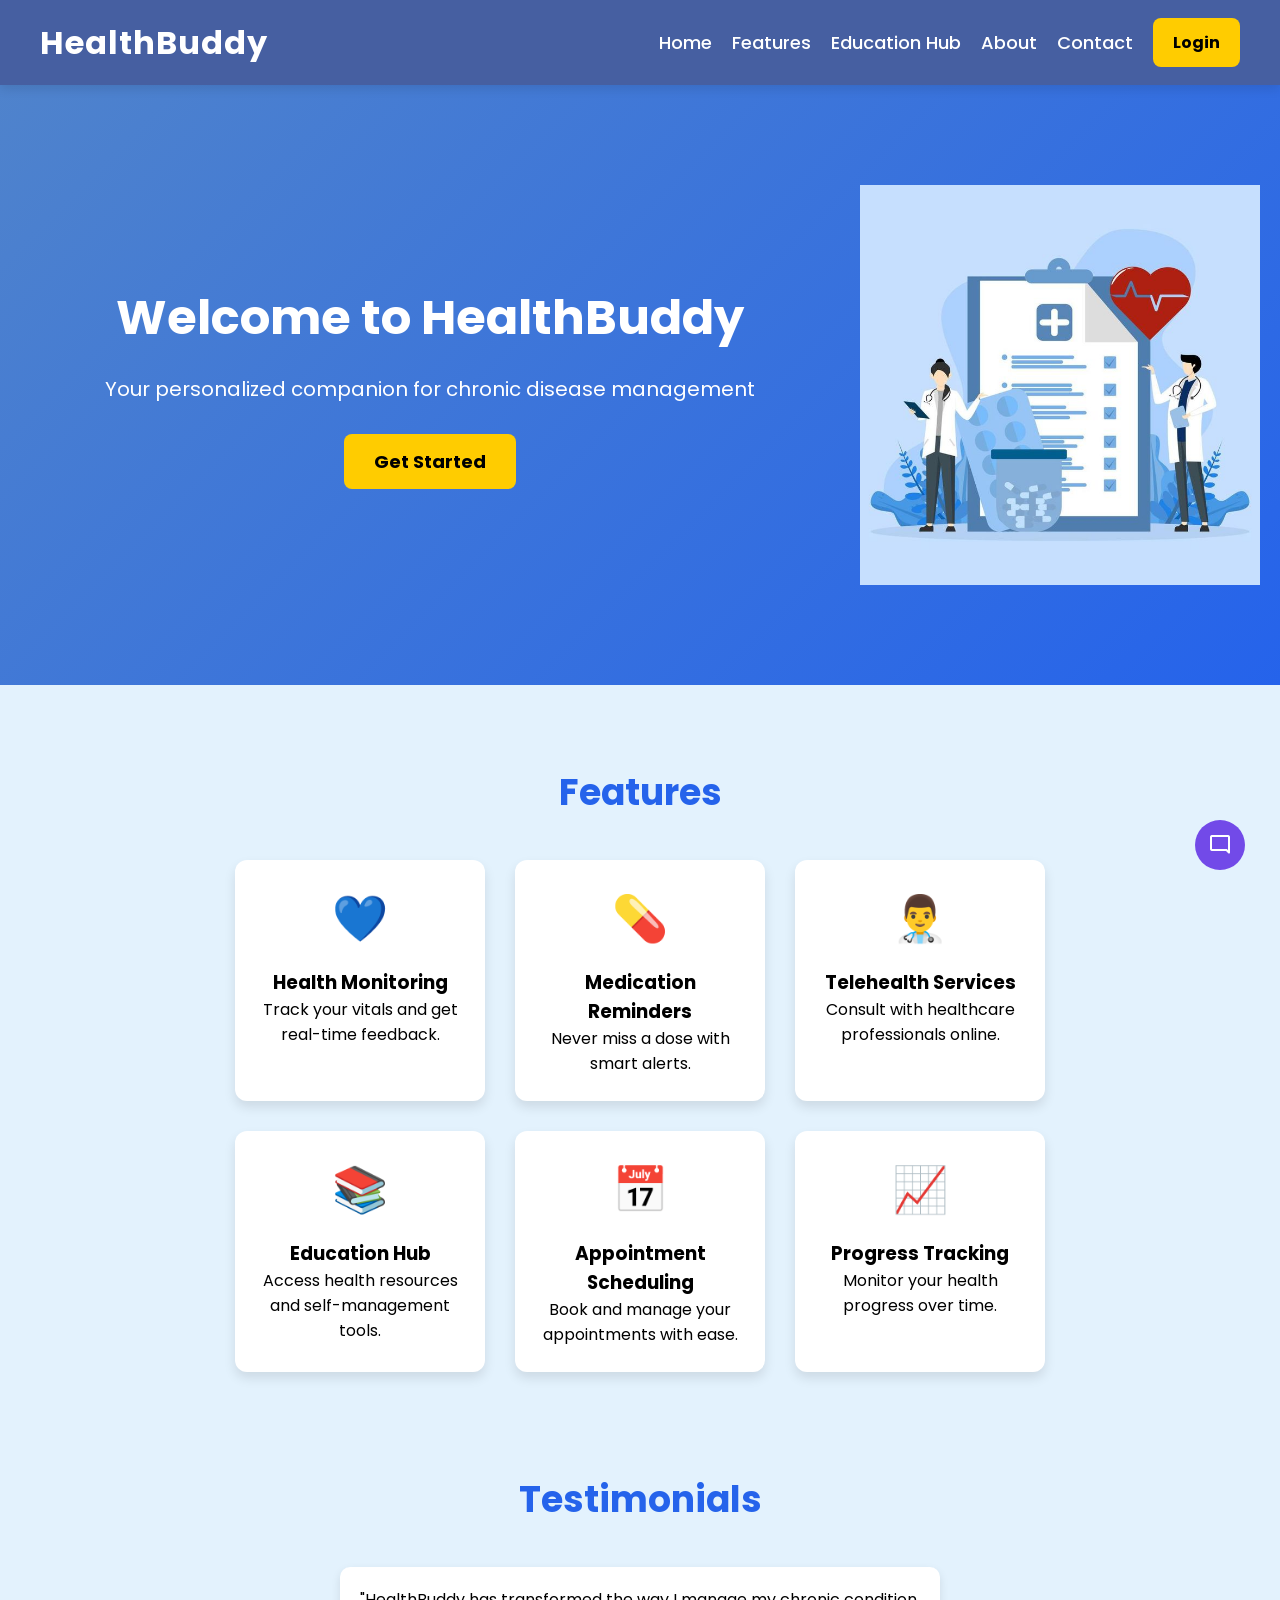
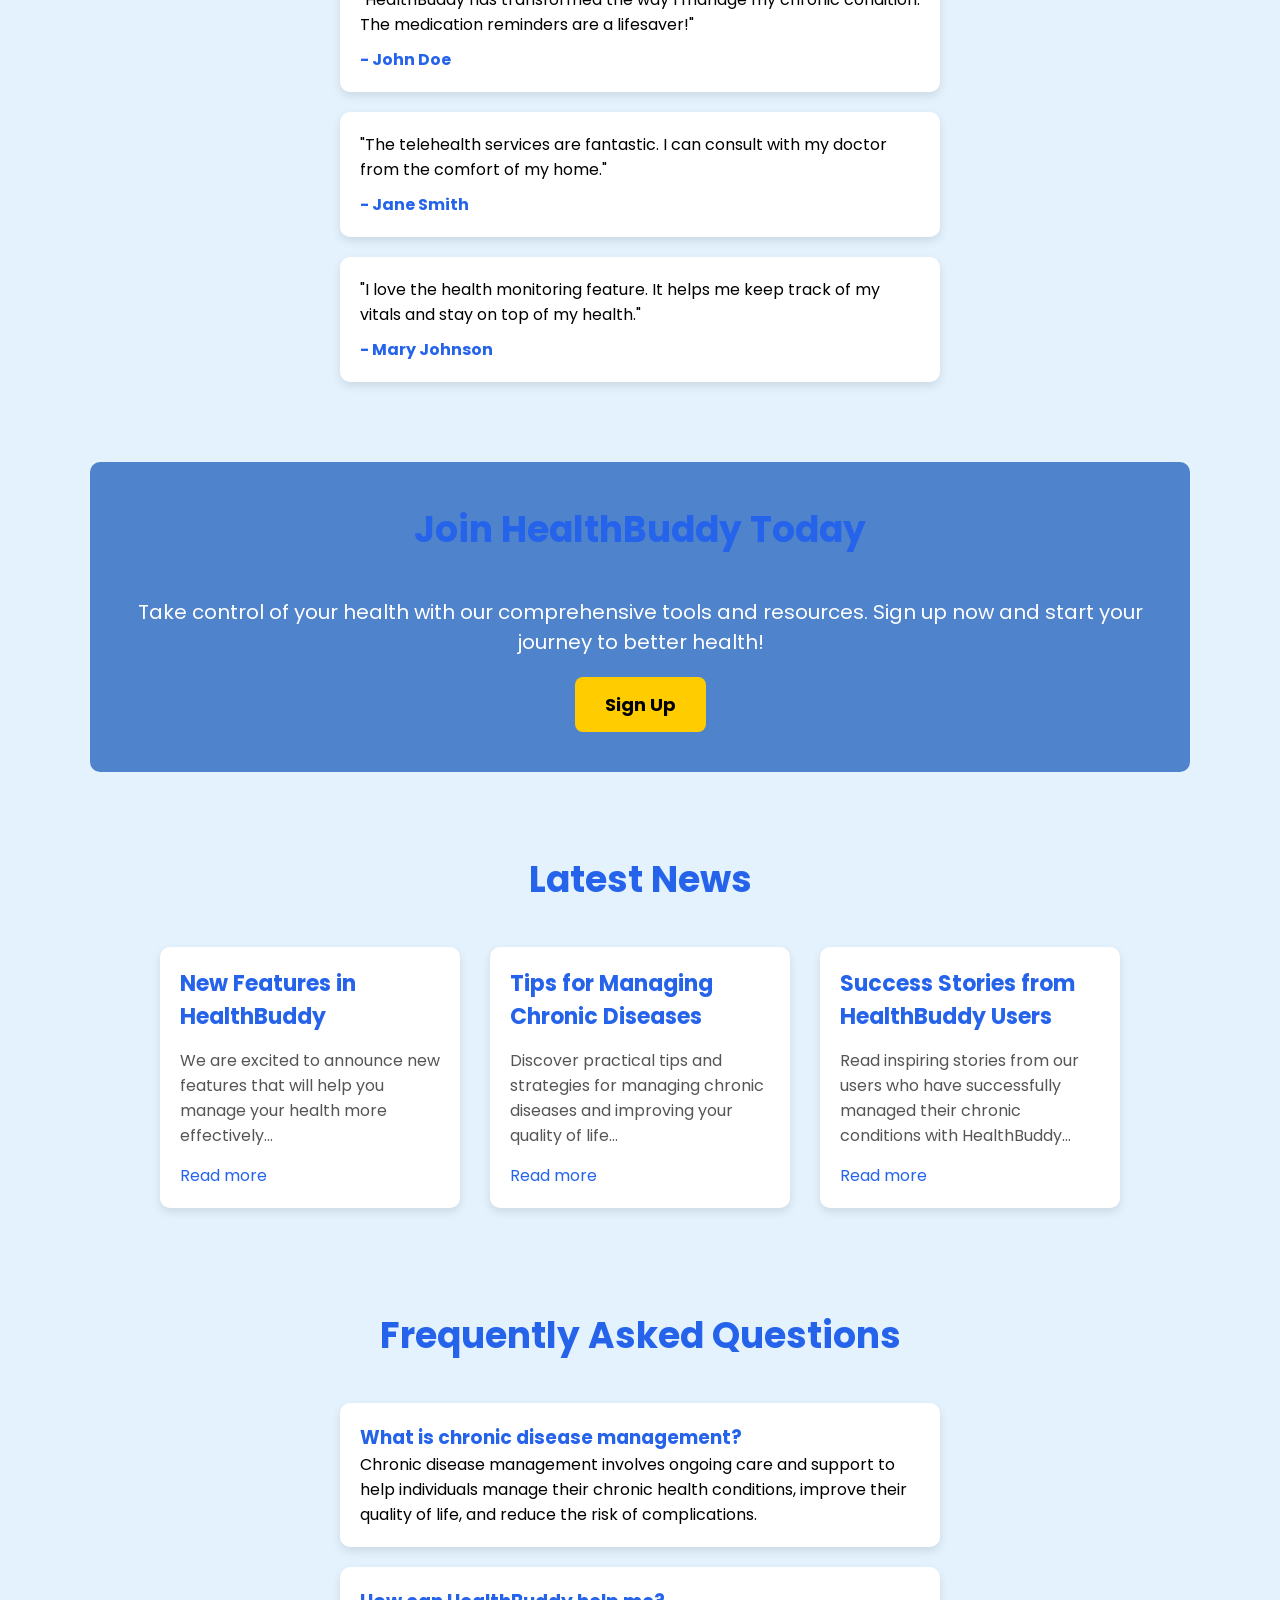
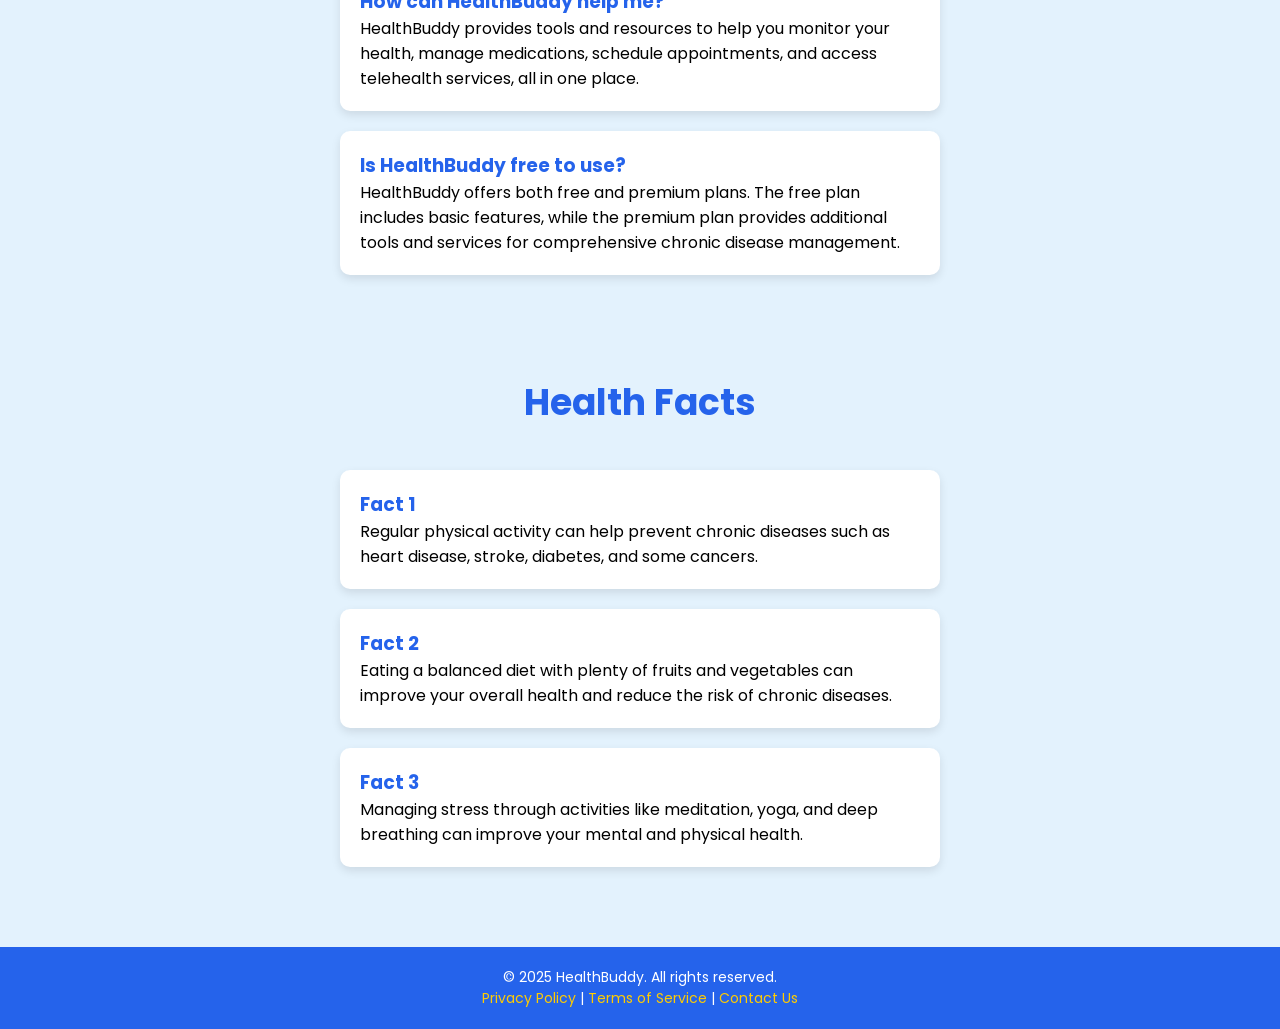
==== HealthBuddy/index.html @ 91b70b0a "Add files via upload" ====
<!DOCTYPE html>
<html lang="en">

<head>
    <meta charset="UTF-8">
    <meta name="viewport" content="width=device-width, initial-scale=1.0">
    <title>HealthBuddy</title>
    <link rel="stylesheet" href="css/styles.css">
    <link rel="stylesheet" href="css/chatbot.css">
    <!-- Google Fonts Link For Icons -->
    <link rel="stylesheet"
        href="https://fonts.googleapis.com/css2?family=Material+Symbols+Outlined:opsz,wght,FILL,GRAD@48,400,0,0" />
    <link rel="stylesheet"
        href="https://fonts.googleapis.com/css2?family=Material+Symbols+Rounded:opsz,wght,FILL,GRAD@48,400,1,0" />
    <script src="scripts/chatbot.js" defer></script>
</head>

<body>
    <header>
        <div class="logo">HealthBuddy</div>
        <nav>
            <ul>
                <li><a href="#">Home</a></li>
                <li><a href="#features">Features</a></li>
                <li><a href="pages/educationhub.html">Education Hub</a></li>
                <li><a href="#">About</a></li>
                <li><a href="#">Contact</a></li>
            </ul>
        </nav>
        <a href="pages/login-btn.html">
            <button class="login-btn">Login</button>
        </a>
    </header>

    <!-- Hero Section -->
    <section class="hero">
        <div class="hero-content">
            <h1 class="title">Welcome to HealthBuddy</h1>
            <p class="subtitle">Your personalized companion for chronic disease management</p>
            <button class="btn"
                onclick="document.getElementById('features').scrollIntoView({ behavior: 'smooth' });">Get
                Started</button>
        </div>
        <img src="images/mainimage.jpg" alt="HealthBuddy" class="hero-image">
    </section>

    <!-- Features Section -->
    <div id="features" class="container">
        <h2 class="section-title">Features</h2>
        <div class="features">
            <div class="card">
                <div class="icon">💙</div>
                <h3>Health Monitoring</h3>
                <p>Track your vitals and get real-time feedback.</p>
            </div>
            <div class="card">
                <div class="icon">💊</div>
                <h3>Medication Reminders</h3>
                <p>Never miss a dose with smart alerts.</p>
            </div>
            <div class="card">
                <div class="icon">👨‍⚕️</div>
                <h3>Telehealth Services</h3>
                <p>Consult with healthcare professionals online.</p>
            </div>
            <div class="card">
                <div class="icon">📚</div>
                <h3>Education Hub</h3>
                <p>Access health resources and self-management tools.</p>
            </div>
            <div class="card">
                <div class="icon">📅</div>
                <h3>Appointment Scheduling</h3>
                <p>Book and manage your appointments with ease.</p>
            </div>
            <div class="card">
                <div class="icon">📈</div>
                <h3>Progress Tracking</h3>
                <p>Monitor your health progress over time.</p>
            </div>
        </div>
    </div>

    <!-- Testimonials Section -->
    <div id="testimonials" class="container">
        <h2 class="section-title">Testimonials</h2>
        <div class="testimonials">
            <div class="testimonial">
                <p>"HealthBuddy has transformed the way I manage my chronic condition. The medication reminders are a
                    lifesaver!"</p>
                <h4>- John Doe</h4>
            </div>
            <div class="testimonial">
                <p>"The telehealth services are fantastic. I can consult with my doctor from the comfort of my home."
                </p>
                <h4>- Jane Smith</h4>
            </div>
            <div class="testimonial">
                <p>"I love the health monitoring feature. It helps me keep track of my vitals and stay on top of my
                    health."</p>
                <h4>- Mary Johnson</h4>
            </div>
        </div>
    </div>

    <!-- Call to Action Section -->
    <div id="call-to-action" class="container">
        <h2 class="section-title">Join HealthBuddy Today</h2>
        <p class="cta-text">Take control of your health with our comprehensive tools and resources. Sign up now and
            start your journey to better health!</p>
        <button class="btn" onclick="location.href='pages/signup.html'">Sign Up</button>
    </div>

    <!-- Blog/News Section -->
    <div id="blog" class="container">
        <h2 class="section-title">Latest News</h2>
        <div class="blog-posts">
            <div class="blog-post">
                <h3>New Features in HealthBuddy</h3>
                <p>We are excited to announce new features that will help you manage your health more effectively...</p>
                <a href="#">Read more</a>
            </div>
            <div class="blog-post">
                <h3>Tips for Managing Chronic Diseases</h3>
                <p>Discover practical tips and strategies for managing chronic diseases and improving your quality of
                    life...</p>
                <a href="#">Read more</a>
            </div>
            <div class="blog-post">
                <h3>Success Stories from HealthBuddy Users</h3>
                <p>Read inspiring stories from our users who have successfully managed their chronic conditions with
                    HealthBuddy...</p>
                <a href="#">Read more</a>
            </div>
        </div>
    </div>

    <!-- FAQ Section -->
    <div id="faq" class="container">
        <h2 class="section-title">Frequently Asked Questions</h2>
        <div class="faq">
            <div class="faq-item">
                <h3>What is chronic disease management?</h3>
                <p>Chronic disease management involves ongoing care and support to help individuals manage their chronic
                    health conditions, improve their quality of life, and reduce the risk of complications.</p>
            </div>
            <div class="faq-item">
                <h3>How can HealthBuddy help me?</h3>
                <p>HealthBuddy provides tools and resources to help you monitor your health, manage medications,
                    schedule appointments, and access telehealth services, all in one place.</p>
            </div>
            <div class="faq-item">
                <h3>Is HealthBuddy free to use?</h3>
                <p>HealthBuddy offers both free and premium plans. The free plan includes basic features, while the
                    premium plan provides additional tools and services for comprehensive chronic disease management.
                </p>
            </div>
        </div>
    </div>

    <!-- Health Facts Section -->
    <div id="health-facts" class="container">
        <h2 class="section-title">Health Facts</h2>
        <div class="health-facts">
            <div class="fact-item">
                <h3>Fact 1</h3>
                <p>Regular physical activity can help prevent chronic diseases such as heart disease, stroke, diabetes,
                    and some cancers.</p>
            </div>
            <div class="fact-item">
                <h3>Fact 2</h3>
                <p>Eating a balanced diet with plenty of fruits and vegetables can improve your overall health and
                    reduce the risk of chronic diseases.</p>
            </div>
            <div class="fact-item">
                <h3>Fact 3</h3>
                <p>Managing stress through activities like meditation, yoga, and deep breathing can improve your mental
                    and physical health.</p>
            </div>
        </div>
    </div>

    <footer>
        <p>&copy; 2025 HealthBuddy. All rights reserved.</p>
        <p><a href="#">Privacy Policy</a> | <a href="#">Terms of Service</a> | <a href="#">Contact Us</a></p>
    </footer>
    <button class="chatbot-toggler">
        <span class="material-symbols-rounded">mode_comment</span>
        <span class="material-symbols-outlined">close</span>
    </button>
    <div class="chatbot">
        <header>
            <h2>Chatbot</h2>
            <span class="close-btn material-symbols-outlined">close</span>
        </header>
        <ul class="chatbox">
            <li class="chat incoming">
                <span class="material-symbols-outlined">smart_toy</span>
                <p>Hi there 👋<br />How can I help you today?</p>
            </li>
        </ul>
        <div class="chat-input">
            <textarea placeholder="Enter a message..." spellcheck="false" required></textarea>
            <span id="send-btn" class="material-symbols-rounded">send</span>
        </div>
    </div>
    <script src="scripts/script.js"></script>
</body>

</html>
---- HealthBuddy/css/styles.css ----
body {
    font-family: 'Poppins', sans-serif;
    margin: 0;
    padding: 0;
    background: linear-gradient(135deg, #f0f4f8, #ffffff); /* Light and fresh gradient background */
    text-align: center;
}

header {
    display: flex;
    align-items: center;
    justify-content: space-between;
    background-color: rgba(30, 58, 138, 0.8); /* Transparent dark blue background */
    color: white;
    padding: 18px 40px;
    box-shadow: 0px 4px 10px rgba(0, 0, 0, 0.1);
    position: sticky; /* Make the navbar sticky */
    top: 0; /* Stick to the top */
    z-index: 1000; /* Ensure it stays on top */
}

.logo {
    font-size: 32px;
    font-weight: bold;
    letter-spacing: 1px;
}

nav {
    display: flex;
    align-items: center;
    justify-content: flex-end; /* Align items to the right */
    flex-grow: 1; /* Allow nav to take up remaining space */
}

nav ul {
    list-style: none;
    display: flex;
    gap: 20px;
    padding: 0;
    margin: 0;
}

nav ul li a {
    color: white;
    text-decoration: none;
    font-size: 18px;
    font-weight: 500;
    transition: color 0.3s;
}

nav ul li a:hover {
    color: #ffcc00; /* Bright yellow on hover */
}

.login-btn {
    background-color: #ffcc00; /* Bright yellow */
    color: black;
    border: none;
    padding: 12px 20px;
    font-size: 16px;
    font-weight: bold;
    cursor: pointer;
    border-radius: 8px;
    transition: background-color 0.3s, transform 0.3s;
    margin-left: 20px; /* Add space between nav and login button */
}

.login-btn:hover {
    background-color: #e6b800; /* Darker yellow on hover */
    transform: scale(1.05);
}

/* Hero Section */
.hero {
    background: linear-gradient(135deg, #4f83cc, #2563eb); /* Gradient background */
    padding: 100px 20px;
    color: white;
    text-align: center;
    position: relative;
    display: flex;
    align-items: center;
    justify-content: center;
}

.hero-content {
    max-width: 800px;
    margin: 0 auto;
}

.hero-image {
    max-width: 400px;
    margin-left: 20px;
}

.title {
    font-size: 48px;
    font-weight: bold;
    margin-bottom: 20px;
}

.subtitle {
    font-size: 20px;
    margin-bottom: 30px;
}

.btn {
    background-color: #ffcc00; /* Bright yellow */
    color: black;
    padding: 14px 30px;
    border: none;
    border-radius: 8px;
    font-size: 18px;
    font-weight: bold;
    cursor: pointer;
    transition: background-color 0.3s, transform 0.3s;
}

.btn:hover {
    background-color: #e6b800; /* Darker yellow on hover */
    transform: scale(1.05);
}

.container {
    max-width: 1100px;
    margin: 60px auto;
    padding: 20px;
    text-align: center;
}

.section-title {
    font-size: 36px;
    color: #2563eb; /* Blue */
    margin-bottom: 40px;
}

.features {
    display: flex;
    flex-wrap: wrap;
    justify-content: center;
    gap: 30px;
}

.card {
    background: white;
    padding: 25px;
    border-radius: 12px;
    width: 250px;
    text-align: center;
    box-shadow: 0px 6px 12px rgba(0, 0, 0, 0.1);
    transition: transform 0.3s, box-shadow 0.3s;
}

.card:hover {
    transform: translateY(-8px);
    box-shadow: 0px 12px 24px rgba(0, 0, 0, 0.2);
}

.icon {
    font-size: 45px;
    color: #2563eb; /* Blue */
    margin-bottom: 15px;
}

/* FAQ Section */
.faq {
    display: flex;
    flex-direction: column;
    align-items: center;
    gap: 20px;
    margin-top: 40px;
}

.faq-item {
    background: white;
    padding: 20px;
    border-radius: 10px;
    box-shadow: 0px 4px 10px rgba(0, 0, 0, 0.1);
    max-width: 600px;
    text-align: left;
    transition: transform 0.3s, box-shadow 0.3s;
}

.faq-item:hover {
    transform: translateY(-8px);
    box-shadow: 0px 12px 24px rgba(0, 0, 0, 0.2);
}

.faq-item h3 {
    margin-top: 0;
    font-weight: bold;
    color: #2563eb; /* Blue */
}

/* Health Facts Section */
.health-facts {
    display: flex;
    flex-direction: column;
    align-items: center;
    gap: 20px;
    margin-top: 40px;
}

.fact-item {
    background: white;
    padding: 20px;
    border-radius: 10px;
    box-shadow: 0px 4px 10px rgba(0, 0, 0, 0.1);
    max-width: 600px;
    text-align: left;
    transition: transform 0.3s, box-shadow 0.3s;
}

.fact-item:hover {
    transform: translateY(-8px);
    box-shadow: 0px 12px 24px rgba(0, 0, 0, 0.2);
}

.fact-item h3 {
    margin-top: 0;
    font-weight: bold;
    color: #2563eb; /* Blue */
}

footer {
    margin-top: 50px;
    padding: 20px;
    background-color: #2563eb; /* Blue */
    color: white;
    text-align: center;
    width: 100%;
    font-size: 14px;
}

footer a {
    color: #ffcc00; /* Bright yellow */
    text-decoration: none;
    transition: color 0.3s;
}

footer a:hover {
    text-decoration: underline;
    color: #e6b800; /* Darker yellow on hover */
}

/* Testimonials Section */
.testimonials {
    display: flex;
    flex-direction: column;
    align-items: center;
    gap: 20px;
    margin-top: 40px;
}

.testimonial {
    background: white;
    padding: 20px;
    border-radius: 10px;
    box-shadow: 0px 4px 10px rgba(0, 0, 0, 0.1);
    max-width: 600px;
    text-align: left;
}

.testimonial h4 {
    margin-top: 10px;
    font-weight: bold;
    color: #2563eb; /* Blue */
}

/* Call to Action Section */
#call-to-action {
    background-color: #4f83cc; /* Light blue */
    color: white;
    padding: 40px 20px;
    text-align: center;
    border-radius: 10px;
    margin-top: 40px;
}

#call-to-action .cta-text {
    font-size: 20px;
    margin-bottom: 20px;
}

/* Blog/News Section */
#blog {
    margin-top: 40px;
}

.blog-posts {
    display: flex;
    flex-wrap: wrap;
    justify-content: center;
    gap: 30px;
}

.blog-post {
    background: white;
    padding: 20px;
    border-radius: 10px;
    width: 300px;
    box-shadow: 0px 4px 10px rgba(0, 0, 0, 0.1);
    text-align: left;
}

.blog-post h3 {
    font-size: 22px;
    color: #2563eb; /* Blue */
    margin-bottom: 15px;
}

.blog-post p {
    font-size: 16px;
    color: #555;
    margin-bottom: 15px;
}

.blog-post a {
    color: #2563eb; /* Blue */
    text-decoration: none;
    font-size: 16px;
    transition: color 0.3s;
}

.blog-post a:hover {
    color: #1e40af; /* Darker blue on hover */
}
---- HealthBuddy/css/chatbot.css ----
/* Import Google font - Poppins */
@import url('https://fonts.googleapis.com/css2?family=Poppins:wght@400;500;600&display=swap');

* {
  margin: 0;
  padding: 0;
  box-sizing: border-box;
  font-family: "Poppins", sans-serif;
}

body {
  background: #E3F2FD;
}

.chatbot-toggler {
  position: fixed;
  bottom: 30px;
  right: 35px;
  outline: none;
  border: none;
  height: 50px;
  width: 50px;
  display: flex;
  cursor: pointer;
  align-items: center;
  justify-content: center;
  border-radius: 50%;
  background: #724ae8;
  transition: all 0.2s ease;
}

body.show-chatbot .chatbot-toggler {
  transform: rotate(90deg);
}

.chatbot-toggler span {
  color: #fff;
  position: absolute;
}

.chatbot-toggler span:last-child,
body.show-chatbot .chatbot-toggler span:first-child {
  opacity: 0;
}

body.show-chatbot .chatbot-toggler span:last-child {
  opacity: 1;
}

.chatbot {
  position: fixed;
  right: 35px;
  bottom: 90px;
  width: 420px;
  background: #fff;
  border-radius: 15px;
  overflow: hidden;
  opacity: 0;
  pointer-events: none;
  transform: scale(0.5);
  transform-origin: bottom right;
  box-shadow: 0 0 128px 0 rgba(0, 0, 0, 0.1),
    0 32px 64px -48px rgba(0, 0, 0, 0.5);
  transition: all 0.1s ease;
}

body.show-chatbot .chatbot {
  opacity: 1;
  pointer-events: auto;
  transform: scale(1);
}

.chatbot header {
  padding: 16px 10px;
  position: relative;
  text-align: center;
  color: #fff;
  background: #724ae8;
  box-shadow: 0 2px 10px rgba(0, 0, 0, 0.1);
}

.chatbot header span {
  position: absolute;
  right: 15px;
  top: 50%;
  display: none;
  cursor: pointer;
  transform: translateY(-50%);
}

header h2 {
  font-size: 1.4rem;
}

.chatbot .chatbox {
  overflow-y: auto;
  height: 510px;
  padding: 30px 20px 100px;
}

.chatbot :where(.chatbox, textarea)::-webkit-scrollbar {
  width: 6px;
}

.chatbot :where(.chatbox, textarea)::-webkit-scrollbar-track {
  background: #fff;
  border-radius: 25px;
}

.chatbot :where(.chatbox, textarea)::-webkit-scrollbar-thumb {
  background: #ccc;
  border-radius: 25px;
}

.chatbox .chat {
  display: flex;
  list-style: none;
}

.chatbox .outgoing {
  margin: 20px 0;
  justify-content: flex-end;
}

.chatbox .incoming span {
  width: 32px;
  height: 32px;
  color: #fff;
  cursor: default;
  text-align: center;
  line-height: 32px;
  align-self: flex-end;
  background: #724ae8;
  border-radius: 4px;
  margin: 0 10px 7px 0;
}

.chatbox .chat p {
  white-space: pre-wrap;
  padding: 12px 16px;
  border-radius: 10px 10px 0 10px;
  max-width: 75%;
  color: #fff;
  font-size: 0.95rem;
  background: #724ae8;
}

.chatbox .incoming p {
  border-radius: 10px 10px 10px 0;
}

.chatbox .chat p.error {
  color: #721c24;
  background: #f8d7da;
}

.chatbox .incoming p {
  color: #000;
  background: #f2f2f2;
}

.chatbot .chat-input {
  display: flex;
  gap: 5px;
  position: absolute;
  bottom: 0;
  width: 100%;
  background: #fff;
  padding: 3px 20px;
  border-top: 1px solid #ddd;
}

.chat-input textarea {
  height: 55px;
  width: 100%;
  border: none;
  outline: none;
  resize: none;
  max-height: 180px;
  padding: 15px 15px 15px 0;
  font-size: 0.95rem;
}

.chat-input span {
  align-self: flex-end;
  color: #724ae8;
  cursor: pointer;
  height: 55px;
  display: flex;
  align-items: center;
  visibility: hidden;
  font-size: 1.35rem;
}

.chat-input textarea:valid~span {
  visibility: visible;
}

@media (max-width: 490px) {
  .chatbot-toggler {
    right: 20px;
    bottom: 20px;
  }

  .chatbot {
    right: 0;
    bottom: 0;
    height: 100%;
    border-radius: 0;
    width: 100%;
  }

  .chatbot .chatbox {
    height: 90%;
    padding: 25px 15px 100px;
  }

  .chatbot .chat-input {
    padding: 5px 15px;
  }

  .chatbot header span {
    display: block;
  }
}
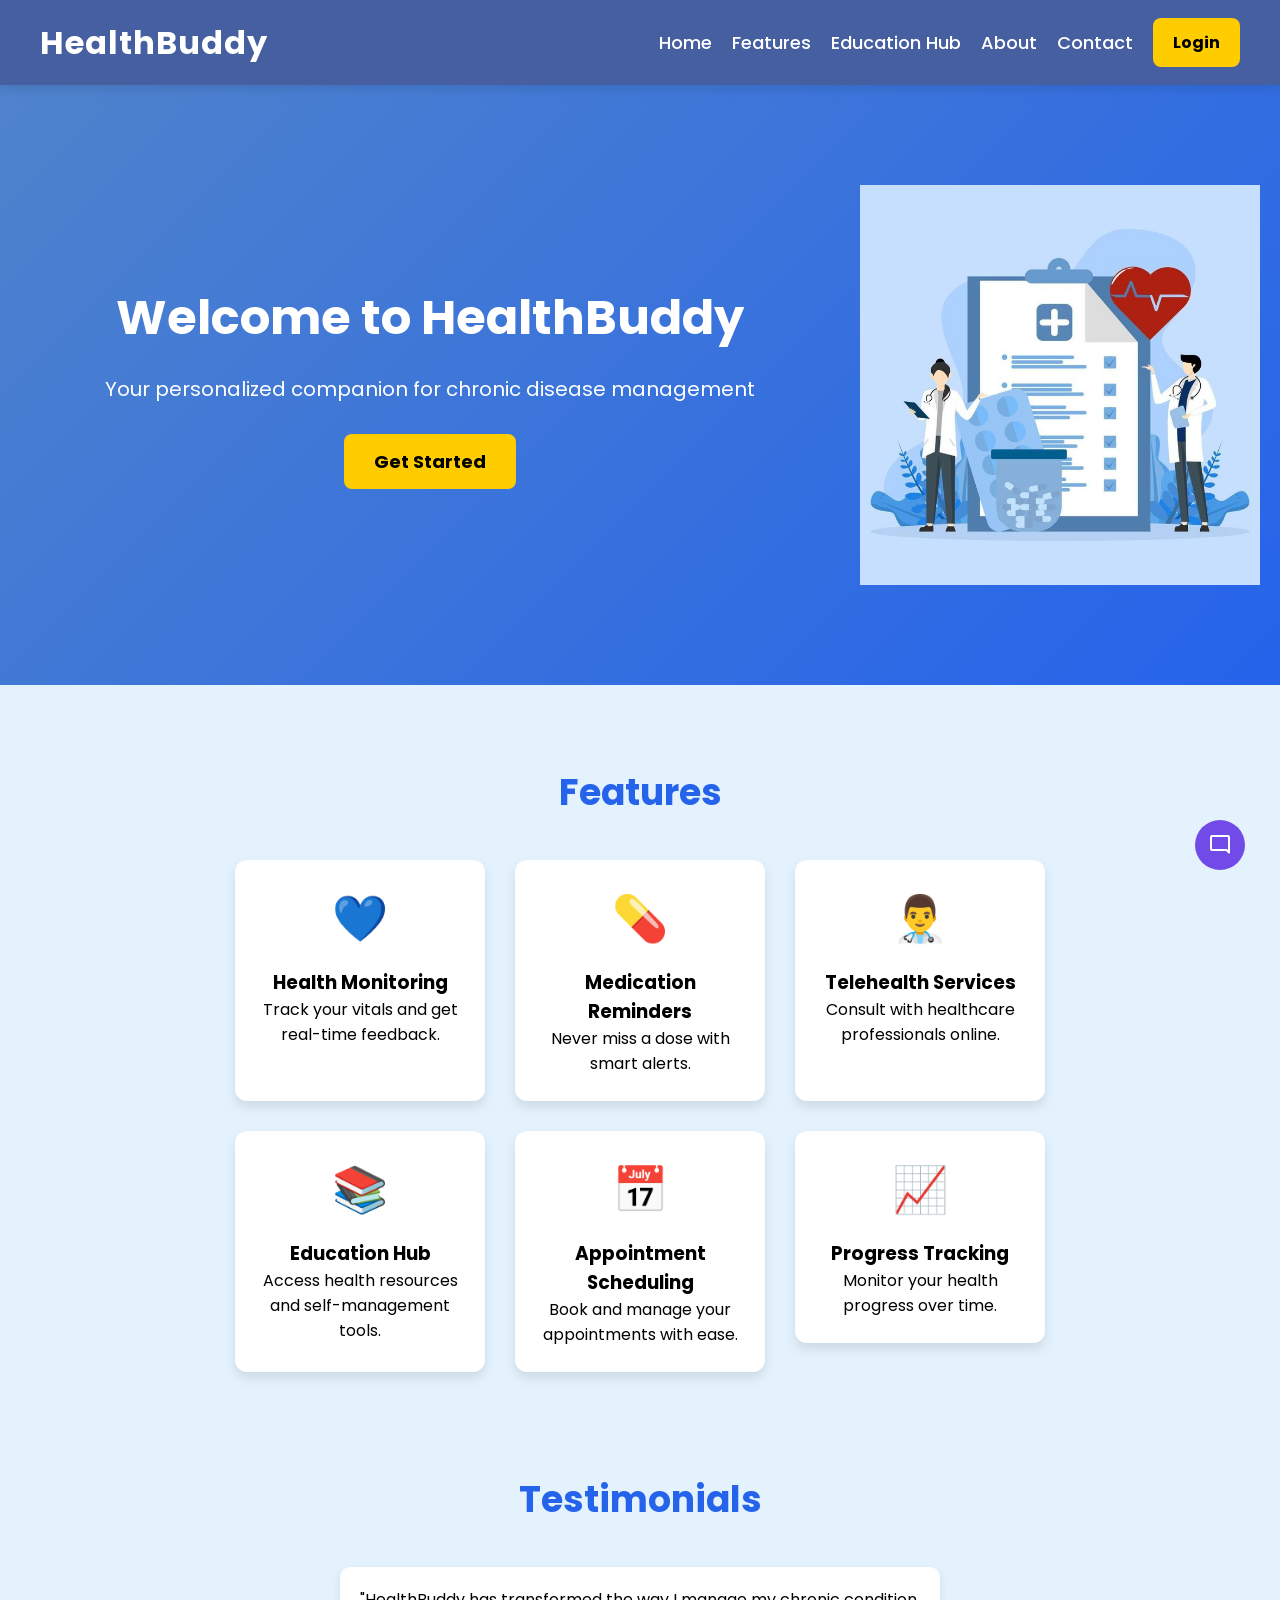
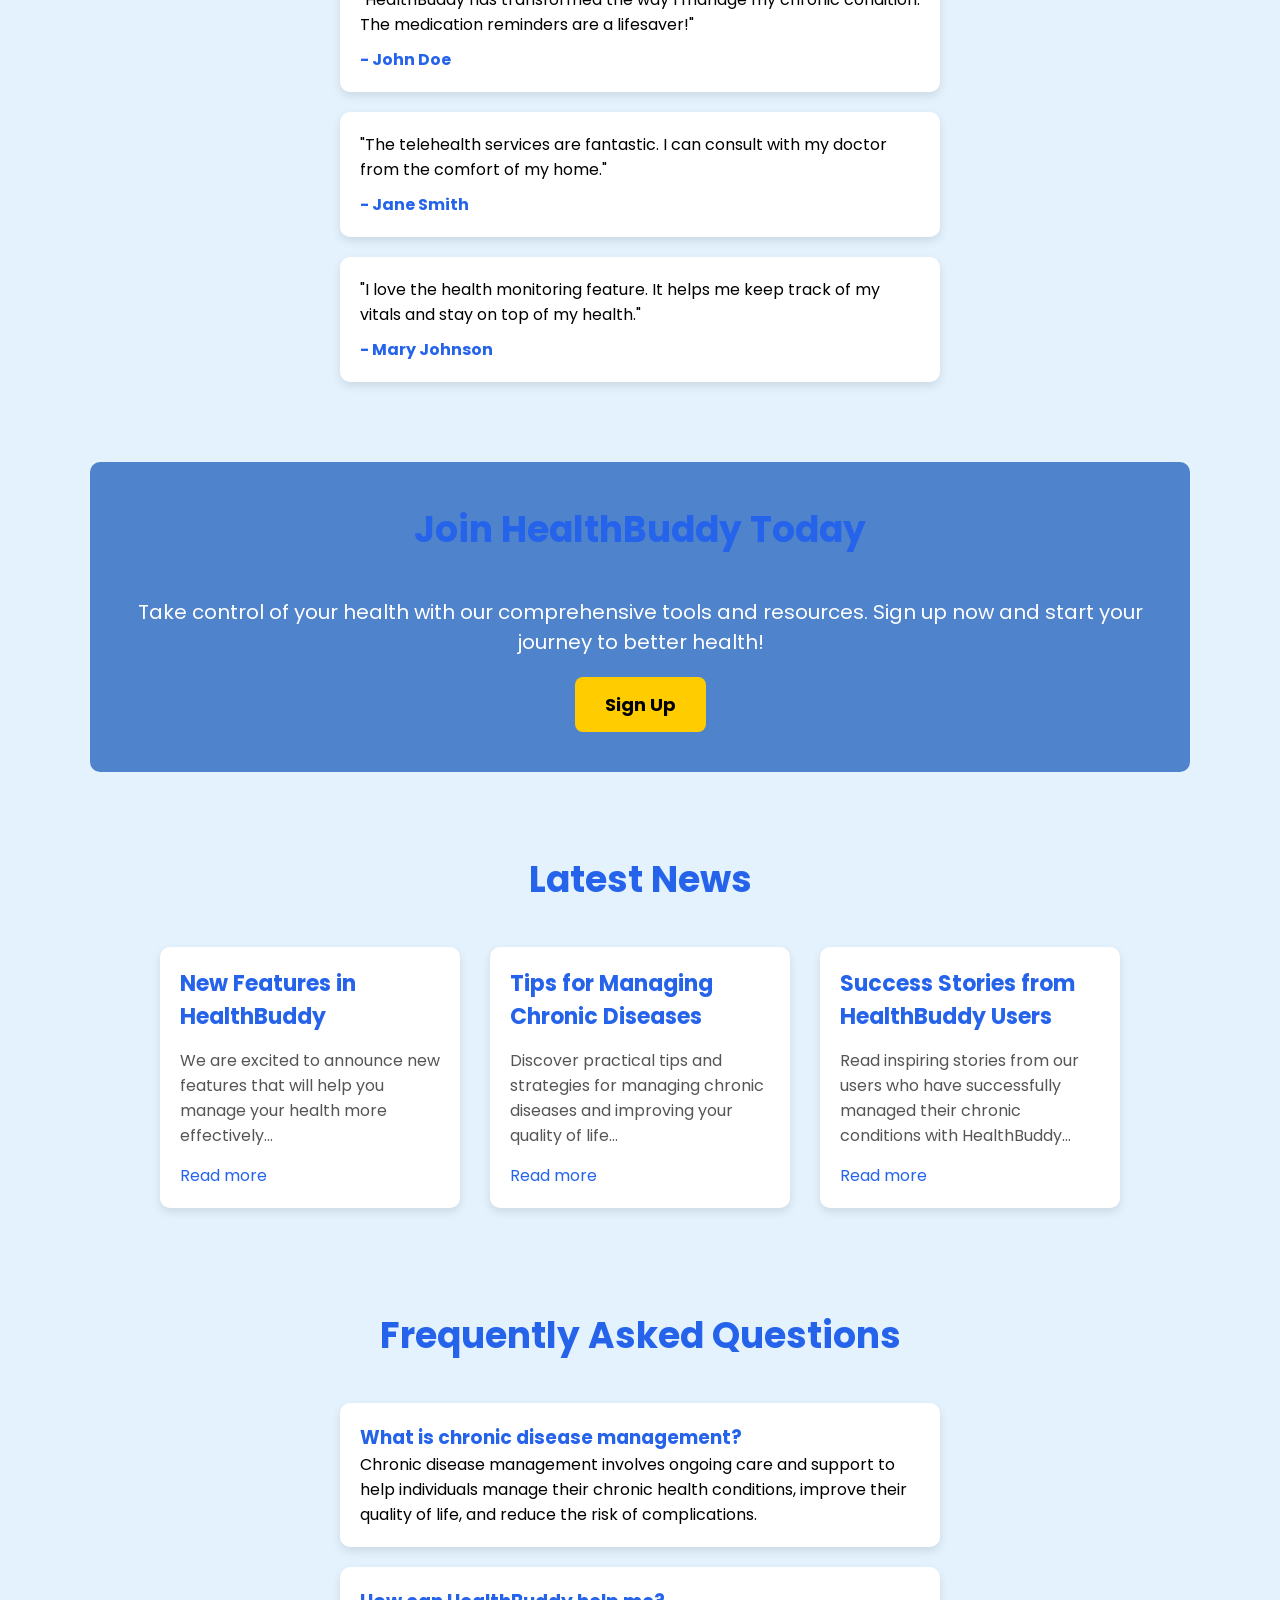
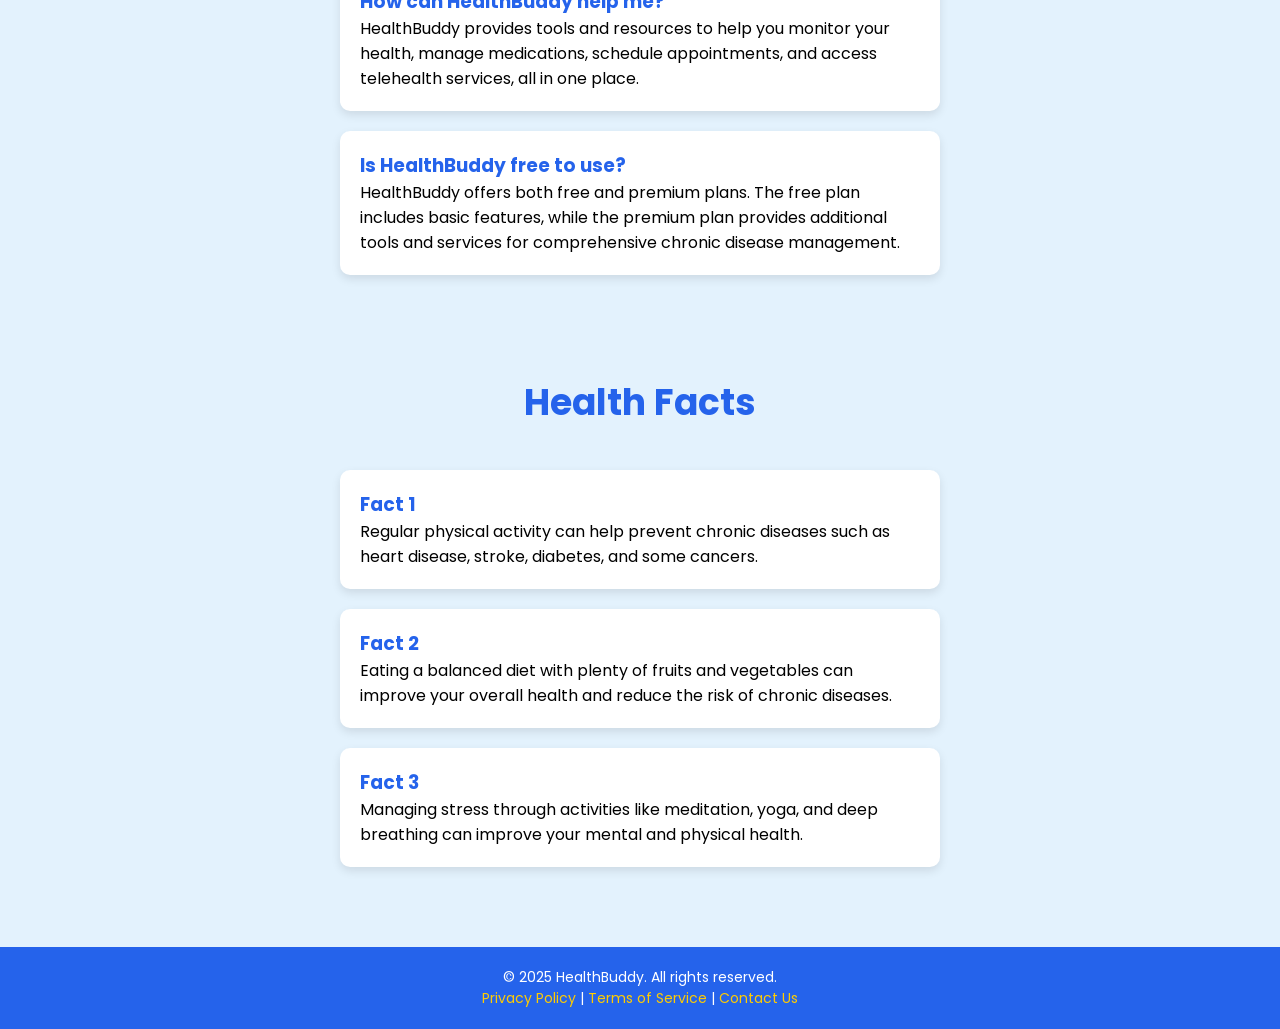
==== commit eabc58b2: "chart added" ====
--- a/HealthBuddy/index.html
+++ b/HealthBuddy/index.html
@@ -73,11 +73,13 @@
                 <h3>Appointment Scheduling</h3>
                 <p>Book and manage your appointments with ease.</p>
             </div>
-            <div class="card">
-                <div class="icon">📈</div>
-                <h3>Progress Tracking</h3>
-                <p>Monitor your health progress over time.</p>
-            </div>
+            <a href="pages/health chart.html" class="card-link">
+                <div class="card">
+                    <div class="icon">📈</div>
+                    <h3>Progress Tracking</h3>
+                    <p>Monitor your health progress over time.</p>
+                </div>
+            </a>
         </div>
     </div>
 
--- a/HealthBuddy/css/styles.css
+++ b/HealthBuddy/css/styles.css
@@ -160,7 +160,11 @@
     color: #2563eb; /* Blue */
     margin-bottom: 15px;
 }
-
+.card-link {
+    text-decoration: none;
+    color: inherit;
+    display: block;
+}
 /* FAQ Section */
 .faq {
     display: flex;
